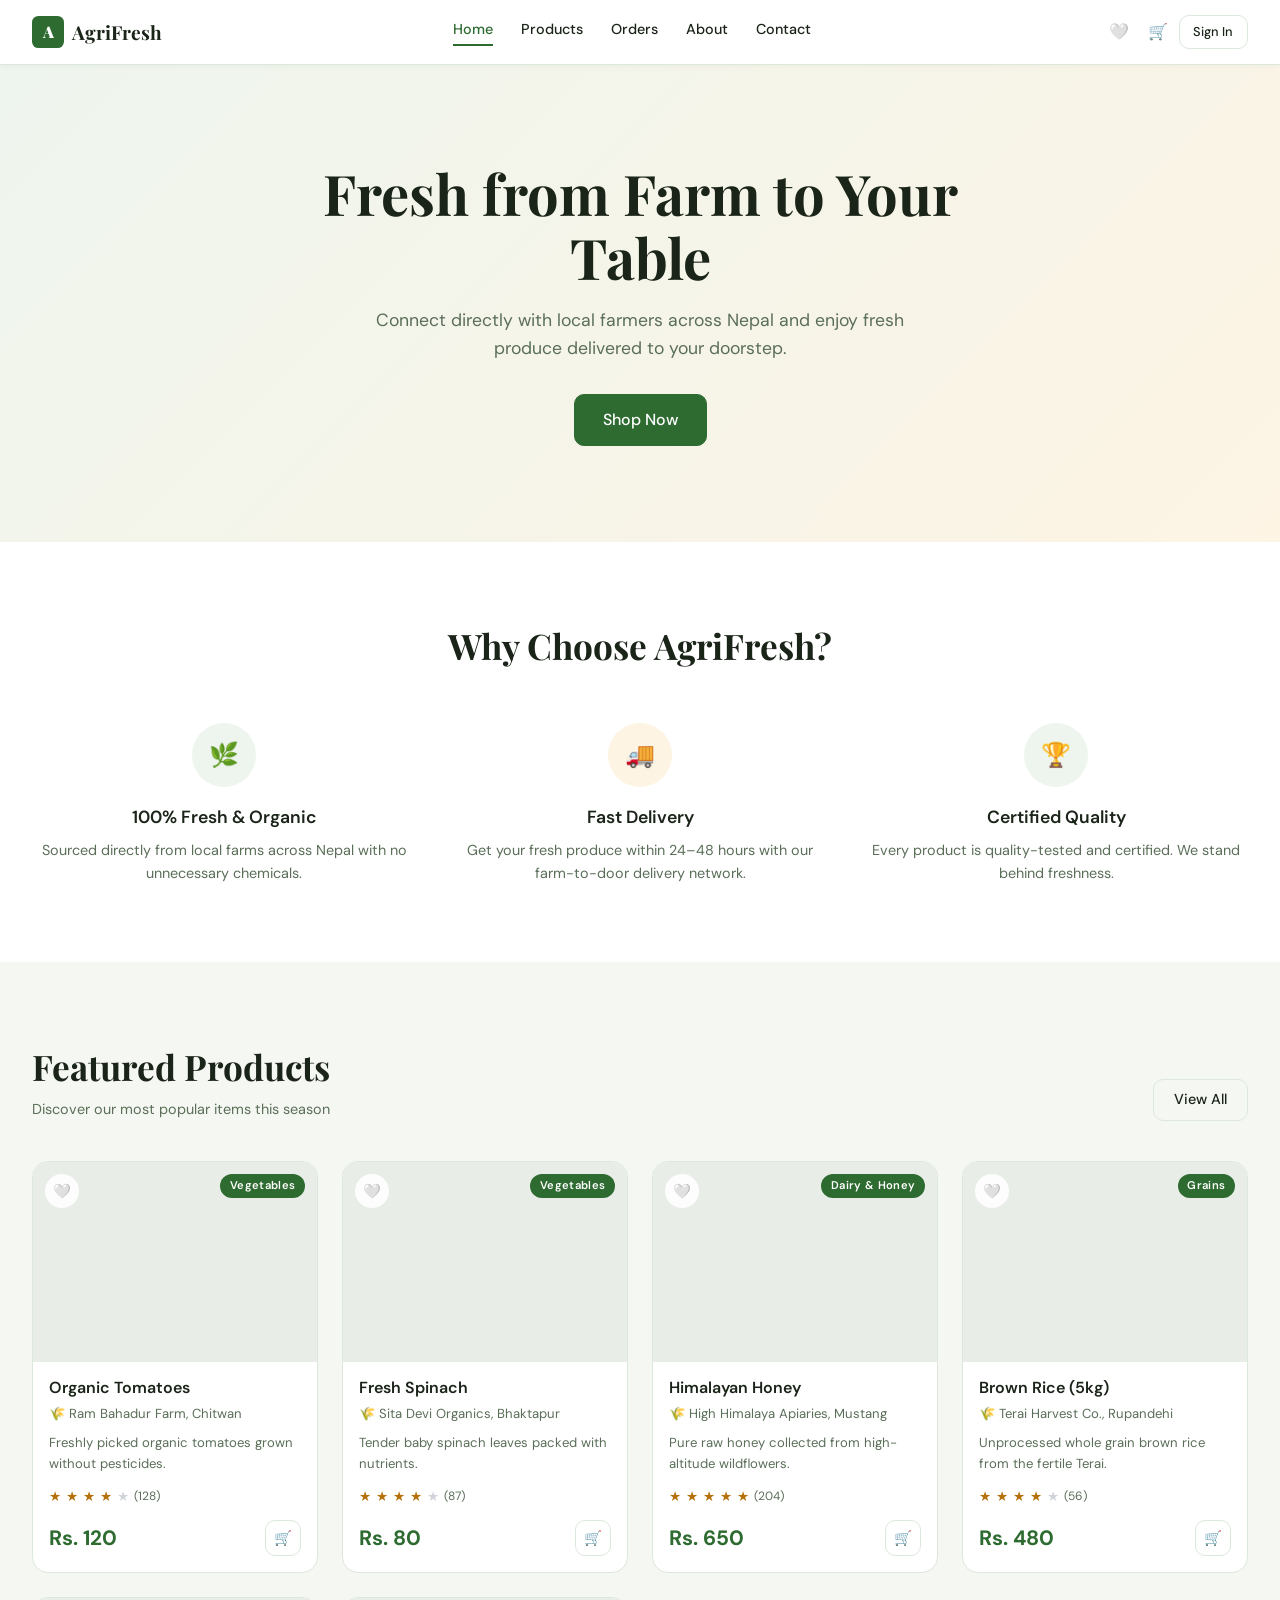
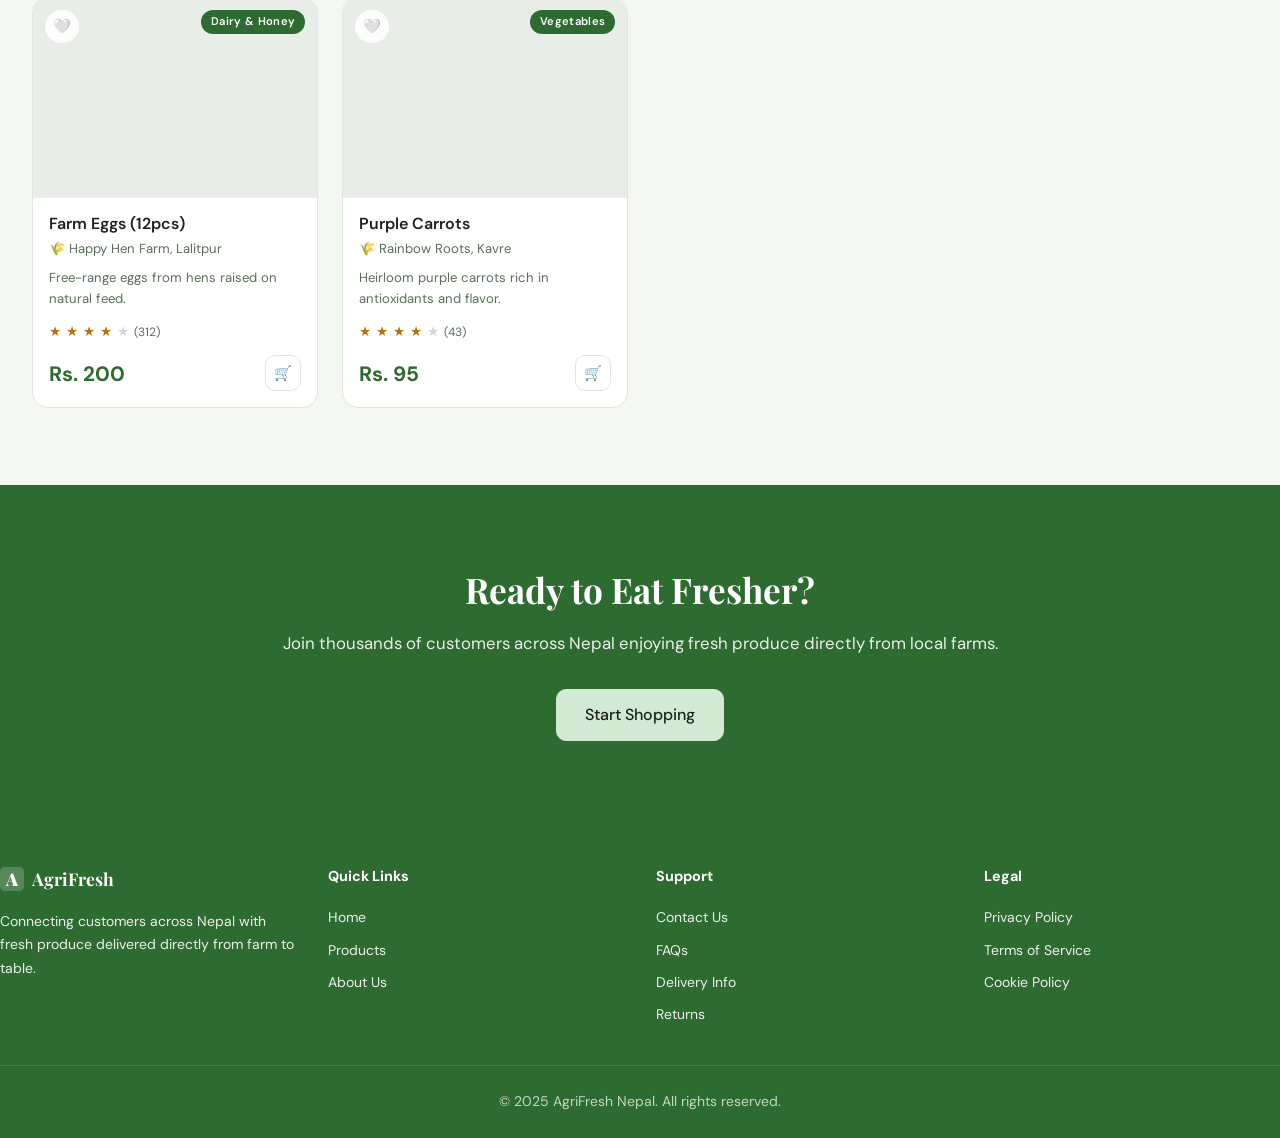
==== index.html @ 278f0afb "Initial commit" ====
<!DOCTYPE html>
<html lang="en">
<head>
  <meta charset="UTF-8" />
  <meta name="viewport" content="width=device-width, initial-scale=1.0" />
  <title>AgriFresh Nepal – Farm to Table</title>
  <link rel="stylesheet" href="css/style.css" />
</head>
<body>
  <div id="navbar-placeholder"></div>

  <main>
    <!-- Hero -->
    <section class="hero">
      <div class="container">
        <h1>Fresh from Farm to Your Table</h1>
        <p>Connect directly with local farmers across Nepal and enjoy fresh produce delivered to your doorstep.</p>
        <a href="pages/products.html" class="btn btn-primary btn-lg">Shop Now</a>
      </div>
    </section>

    <!-- Features -->
    <section class="features-section">
      <div class="container">
        <h2>Why Choose AgriFresh?</h2>
        <div class="features-grid">
          <div class="feature-card">
            <div class="feature-icon">🌿</div>
            <h3>100% Fresh &amp; Organic</h3>
            <p>Sourced directly from local farms across Nepal with no unnecessary chemicals.</p>
          </div>
          <div class="feature-card">
            <div class="feature-icon accent">🚚</div>
            <h3>Fast Delivery</h3>
            <p>Get your fresh produce within 24–48 hours with our farm-to-door delivery network.</p>
          </div>
          <div class="feature-card">
            <div class="feature-icon">🏆</div>
            <h3>Certified Quality</h3>
            <p>Every product is quality-tested and certified. We stand behind freshness.</p>
          </div>
        </div>
      </div>
    </section>

    <!-- Featured Products -->
    <section class="products-section">
      <div class="container">
        <div class="section-header">
          <div>
            <h2>Featured Products</h2>
            <p>Discover our most popular items this season</p>
          </div>
          <a href="pages/products.html" class="btn btn-outline">View All</a>
        </div>
        <div class="products-grid" id="featured-products">
          <p class="text-muted" style="text-align:center;padding:2rem">Loading…</p>
        </div>
      </div>
    </section>

    <!-- CTA -->
    <section class="cta-section">
      <div class="container">
        <h2>Ready to Eat Fresher?</h2>
        <p>Join thousands of customers across Nepal enjoying fresh produce directly from local farms.</p>
        <a href="pages/products.html" class="btn btn-secondary btn-lg">Start Shopping</a>
      </div>
    </section>
  </main>

  <div id="footer-placeholder"></div>

  <script src="js/app.js"></script>
  <script src="js/layout.js"></script>
  <script>
    injectLayout('');
    // Fix user section path
    document.querySelectorAll('#user-section a, #mobile-auth-section a').forEach(a => {
      a.href = a.href.replace('../pages/', 'pages/');
    });
    document.querySelectorAll('#user-section a[href*="orders"], .user-dropdown a[href*="orders"]').forEach(a => {
      a.href = 'pages/orders.html';
    });

    const grid = document.getElementById('featured-products');
    const featured = PRODUCTS.slice(0, 6);
    grid.innerHTML = featured.map(p => productCardHTML(p, '')).join('');
    bindProductCards(featured, grid);
  </script>
</body>
</html>
---- css/style.css ----
/* ============================================
   AgriFresh – Design System & Global Styles
   ============================================ */

@import url('https://fonts.googleapis.com/css2?family=Playfair+Display:wght@700;900&family=DM+Sans:wght@300;400;500;600&display=swap');

:root {
  /* Colors - earthy green agricultural palette */
  --bg:           #f5f7f2;
  --fg:           #1a2418;
  --card:         #ffffff;
  --card-fg:      #1a2418;
  --primary:      #2e6b31;
  --primary-fg:   #ffffff;
  --primary-light:#eef5ee;
  --secondary:    #d4e9d4;
  --muted:        #e8ede7;
  --muted-fg:     #5a6e58;
  --accent:       #b5720a;
  --accent-fg:    #ffffff;
  --border:       #dce8db;
  --destructive:  #c0392b;
  --destructive-fg:#fff;
  --input-bg:     #f8fbf7;

  /* Typography */
  --font-display: 'Playfair Display', Georgia, serif;
  --font-body:    'DM Sans', system-ui, sans-serif;

  /* Spacing / Radius */
  --radius:       0.625rem;
  --radius-lg:    1rem;
  --max-w:        80rem;
}

/* ---- Reset ---- */
*, *::before, *::after { box-sizing: border-box; margin: 0; padding: 0; }
html { scroll-behavior: smooth; }
body {
  font-family: var(--font-body);
  background: var(--bg);
  color: var(--fg);
  line-height: 1.6;
  min-height: 100vh;
  display: flex;
  flex-direction: column;
}
img { display: block; max-width: 100%; }
a { color: inherit; text-decoration: none; }
ul, ol { list-style: none; }
button { font-family: inherit; cursor: pointer; }
input, textarea, select { font-family: inherit; }

/* ---- Layout ---- */
.container {
  width: 100%;
  max-width: var(--max-w);
  margin-inline: auto;
  padding-inline: clamp(1rem, 4vw, 2rem);
}
main { flex: 1; }

/* ---- Buttons ---- */
.btn {
  display: inline-flex;
  align-items: center;
  justify-content: center;
  gap: 0.4rem;
  padding: 0.55rem 1.25rem;
  border-radius: var(--radius);
  font-size: 0.9rem;
  font-weight: 500;
  border: 1.5px solid transparent;
  transition: background 0.18s, color 0.18s, border-color 0.18s, box-shadow 0.18s;
  white-space: nowrap;
}
.btn:focus-visible { outline: 2px solid var(--primary); outline-offset: 2px; }
.btn-primary {
  background: var(--primary);
  color: var(--primary-fg);
  border-color: var(--primary);
}
.btn-primary:hover { background: #245527; border-color: #245527; }
.btn-outline {
  background: transparent;
  color: var(--fg);
  border-color: var(--border);
}
.btn-outline:hover { background: var(--muted); }
.btn-secondary {
  background: var(--secondary);
  color: var(--fg);
  border-color: var(--secondary);
}
.btn-secondary:hover { background: #c0dfc0; }
.btn-ghost {
  background: transparent;
  color: var(--muted-fg);
  border-color: transparent;
  padding: 0.4rem;
}
.btn-ghost:hover { background: var(--muted); color: var(--fg); }
.btn-lg { padding: 0.75rem 1.75rem; font-size: 1rem; }
.btn-sm { padding: 0.35rem 0.85rem; font-size: 0.8rem; }
.btn-icon { padding: 0.5rem; aspect-ratio: 1; }
.btn-destructive {
  background: transparent;
  color: var(--destructive);
  border-color: transparent;
}
.btn-destructive:hover { background: #fdecea; }
.btn-success {
  background: #16a34a;
  color: #fff;
  border-color: #16a34a;
}

/* ---- Inputs ---- */
.input, .textarea, .select {
  width: 100%;
  padding: 0.55rem 0.8rem;
  border: 1.5px solid var(--border);
  border-radius: var(--radius);
  background: var(--input-bg);
  color: var(--fg);
  font-size: 0.9rem;
  transition: border-color 0.18s, box-shadow 0.18s;
}
.input:focus, .textarea:focus, .select:focus {
  outline: none;
  border-color: var(--primary);
  box-shadow: 0 0 0 3px rgba(46,107,49,0.12);
}
.textarea { resize: vertical; }
label {
  font-size: 0.875rem;
  font-weight: 500;
  display: block;
  margin-bottom: 0.35rem;
}
.form-group { display: flex; flex-direction: column; gap: 0; }

/* ---- Cards ---- */
.card {
  background: var(--card);
  border-radius: var(--radius-lg);
  border: 1px solid var(--border);
  overflow: hidden;
}

/* ---- Badge ---- */
.badge {
  display: inline-block;
  padding: 0.2rem 0.6rem;
  border-radius: 999px;
  font-size: 0.7rem;
  font-weight: 600;
  background: var(--primary);
  color: var(--primary-fg);
  letter-spacing: 0.03em;
}

/* ---- Page header band ---- */
.page-header {
  background: linear-gradient(135deg, var(--primary-light) 0%, #fdf4e4 100%);
  padding: 3rem 0;
  border-bottom: 1px solid var(--border);
}
.page-header h1 {
  font-family: var(--font-display);
  font-size: clamp(1.8rem, 4vw, 2.8rem);
  color: var(--fg);
  margin-bottom: 0.4rem;
}
.page-header p { color: var(--muted-fg); }

/* ---- Alert ---- */
.alert-error {
  background: #fdecea;
  color: var(--destructive);
  padding: 0.75rem 1rem;
  border-radius: var(--radius);
  font-size: 0.875rem;
  margin-bottom: 1rem;
  border: 1px solid #f5c6c2;
}

/* ============================================
   NAVBAR
   ============================================ */
.navbar {
  position: sticky;
  top: 0;
  z-index: 100;
  background: var(--card);
  border-bottom: 1px solid var(--border);
  box-shadow: 0 1px 6px rgba(0,0,0,.04);
}
.navbar-inner {
  display: flex;
  align-items: center;
  justify-content: space-between;
  height: 4rem;
  gap: 1.5rem;
}
.navbar-logo {
  display: flex;
  align-items: center;
  gap: 0.5rem;
  font-family: var(--font-display);
  font-weight: 700;
  font-size: 1.2rem;
  color: var(--fg);
}
.navbar-logo-icon {
  width: 2rem;
  height: 2rem;
  background: var(--primary);
  border-radius: 0.4rem;
  display: flex;
  align-items: center;
  justify-content: center;
  color: #fff;
  font-weight: 900;
  font-size: 1rem;
  flex-shrink: 0;
}
.navbar-links {
  display: flex;
  gap: 1.75rem;
  align-items: center;
}
.navbar-links a {
  font-size: 0.9rem;
  font-weight: 500;
  color: var(--fg);
  transition: color 0.15s;
  padding-bottom: 2px;
  border-bottom: 2px solid transparent;
}
.navbar-links a:hover,
.navbar-links a.active { color: var(--primary); border-bottom-color: var(--primary); }
.navbar-actions { display: flex; align-items: center; gap: 0.25rem; }
.navbar-icon-btn {
  position: relative;
  background: transparent;
  border: none;
  padding: 0.45rem;
  border-radius: var(--radius);
  color: var(--muted-fg);
  transition: background 0.15s, color 0.15s;
  display: flex;
  align-items: center;
}
.navbar-icon-btn:hover { background: var(--muted); color: var(--fg); }
.nav-badge {
  position: absolute;
  top: 0; right: 0;
  background: var(--destructive);
  color: #fff;
  font-size: 0.65rem;
  font-weight: 700;
  width: 1.1rem;
  height: 1.1rem;
  border-radius: 50%;
  display: flex;
  align-items: center;
  justify-content: center;
}
.nav-badge-wish { background: #e53e3e; }

/* User menu */
.user-menu { position: relative; }
.user-menu-btn {
  display: flex;
  align-items: center;
  gap: 0.4rem;
  padding: 0.35rem 0.75rem;
  border-radius: var(--radius);
  border: 1.5px solid var(--border);
  background: transparent;
  font-size: 0.85rem;
  font-weight: 500;
  cursor: pointer;
  transition: background 0.15s;
}
.user-menu-btn:hover { background: var(--muted); }
.user-dropdown {
  position: absolute;
  right: 0;
  top: calc(100% + 0.5rem);
  background: var(--card);
  border: 1px solid var(--border);
  border-radius: var(--radius-lg);
  box-shadow: 0 8px 24px rgba(0,0,0,.1);
  min-width: 12rem;
  padding: 0.35rem 0;
  display: none;
  z-index: 200;
}
.user-dropdown.open { display: block; }
.user-dropdown-header {
  padding: 0.6rem 1rem;
  border-bottom: 1px solid var(--border);
}
.user-dropdown-header p { font-size: 0.8rem; color: var(--muted-fg); }
.user-dropdown a,
.user-dropdown button {
  display: flex;
  align-items: center;
  gap: 0.5rem;
  width: 100%;
  padding: 0.5rem 1rem;
  font-size: 0.875rem;
  background: transparent;
  border: none;
  text-align: left;
  cursor: pointer;
  color: var(--fg);
  transition: background 0.12s;
}
.user-dropdown a:hover,
.user-dropdown button:hover { background: var(--muted); }
.user-dropdown .sign-out { color: var(--destructive); }

/* Mobile hamburger */
.hamburger {
  display: none;
  background: transparent;
  border: none;
  padding: 0.4rem;
  cursor: pointer;
  color: var(--fg);
}
.mobile-nav {
  display: none;
  flex-direction: column;
  padding: 0.75rem 0;
  border-top: 1px solid var(--border);
}
.mobile-nav.open { display: flex; }
.mobile-nav a, .mobile-nav button {
  display: block;
  padding: 0.6rem 1rem;
  font-size: 0.9rem;
  color: var(--fg);
  background: transparent;
  border: none;
  text-align: left;
  cursor: pointer;
  border-radius: var(--radius);
  transition: background 0.12s;
}
.mobile-nav a:hover, .mobile-nav button:hover { background: var(--muted); }
.mobile-nav .sign-out { color: var(--destructive); }

@media (max-width: 768px) {
  .navbar-links, .navbar-desktop-auth { display: none; }
  .hamburger { display: flex; }
}

/* ============================================
   FOOTER
   ============================================ */
footer {
  background: var(--primary);
  color: var(--primary-fg);
}
.footer-inner {
  padding: 3rem 0 1.5rem;
}
.footer-grid {
  display: grid;
  grid-template-columns: repeat(auto-fit, minmax(160px, 1fr));
  gap: 2rem;
  margin-bottom: 2rem;
}
footer h3, footer h4 { font-weight: 700; margin-bottom: 1rem; }
footer h3 { font-family: var(--font-display); font-size: 1.1rem; display: flex; align-items: center; gap: 0.5rem; }
footer h4 { font-size: 0.9rem; }
footer p, footer a, footer li a { font-size: 0.875rem; opacity: 0.9; line-height: 1.7; }
footer li { margin-bottom: 0.4rem; }
footer a:hover { opacity: 1; text-decoration: underline; }
.footer-logo-icon {
  width: 1.5rem; height: 1.5rem;
  background: rgba(255,255,255,0.2);
  border-radius: 0.3rem;
  display: flex; align-items: center; justify-content: center;
  font-weight: 900;
}
.footer-bottom {
  border-top: 1px solid rgba(255,255,255,0.15);
  padding-top: 1.5rem;
  text-align: center;
  font-size: 0.85rem;
  opacity: 0.8;
}

/* ============================================
   HOME PAGE
   ============================================ */
.hero {
  background: linear-gradient(135deg, var(--primary-light) 0%, #fdf4e4 100%);
  padding: clamp(3rem, 8vw, 6rem) 0;
  text-align: center;
}
.hero h1 {
  font-family: var(--font-display);
  font-size: clamp(2.2rem, 5.5vw, 3.5rem);
  line-height: 1.15;
  color: var(--fg);
  max-width: 700px;
  margin-inline: auto;
  margin-bottom: 1rem;
}
.hero p {
  color: var(--muted-fg);
  font-size: 1.1rem;
  max-width: 540px;
  margin-inline: auto;
  margin-bottom: 2rem;
}

.features-section {
  background: var(--card);
  padding: clamp(3rem, 6vw, 5rem) 0;
}
.features-section h2 {
  font-family: var(--font-display);
  font-size: clamp(1.6rem, 3vw, 2.2rem);
  text-align: center;
  margin-bottom: 3rem;
}
.features-grid {
  display: grid;
  grid-template-columns: repeat(auto-fit, minmax(220px, 1fr));
  gap: 2rem;
}
.feature-card {
  display: flex;
  flex-direction: column;
  align-items: center;
  text-align: center;
}
.feature-icon {
  width: 4rem; height: 4rem;
  background: var(--primary-light);
  border-radius: 50%;
  display: flex; align-items: center; justify-content: center;
  margin-bottom: 1rem;
  color: var(--primary);
  font-size: 1.5rem;
}
.feature-icon.accent { background: #fdf4e4; color: var(--accent); }
.feature-card h3 { font-size: 1.1rem; font-weight: 600; margin-bottom: 0.5rem; }
.feature-card p { color: var(--muted-fg); font-size: 0.9rem; }

.products-section {
  padding: clamp(3rem, 6vw, 5rem) 0;
}
.section-header {
  display: flex;
  justify-content: space-between;
  align-items: flex-end;
  margin-bottom: 2.5rem;
  gap: 1rem;
}
.section-header h2 {
  font-family: var(--font-display);
  font-size: clamp(1.6rem, 3vw, 2.2rem);
}
.section-header p { color: var(--muted-fg); font-size: 0.9rem; margin-top: 0.2rem; }

.cta-section {
  background: var(--primary);
  color: var(--primary-fg);
  padding: clamp(3rem, 6vw, 5rem) 0;
  text-align: center;
}
.cta-section h2 {
  font-family: var(--font-display);
  font-size: clamp(1.6rem, 3vw, 2.2rem);
  margin-bottom: 0.75rem;
}
.cta-section p { opacity: 0.9; margin-bottom: 2rem; font-size: 1.05rem; }

/* ============================================
   PRODUCT GRID & CARD
   ============================================ */
.products-grid {
  display: grid;
  grid-template-columns: repeat(auto-fill, minmax(260px, 1fr));
  gap: 1.5rem;
}
.product-card {
  background: var(--card);
  border-radius: var(--radius-lg);
  border: 1px solid var(--border);
  overflow: hidden;
  display: flex;
  flex-direction: column;
  transition: box-shadow 0.2s, transform 0.2s;
  position: relative;
}
.product-card:hover { box-shadow: 0 8px 24px rgba(0,0,0,.1); transform: translateY(-2px); }
.product-card-img {
  position: relative;
  height: 200px;
  overflow: hidden;
  background: var(--muted);
}
.product-card-img img {
  width: 100%; height: 100%;
  object-fit: cover;
  transition: transform 0.35s;
}
.product-card:hover .product-card-img img { transform: scale(1.05); }
.product-category-badge {
  position: absolute;
  top: 0.75rem; right: 0.75rem;
}
.wishlist-btn {
  position: absolute;
  top: 0.75rem; left: 0.75rem;
  width: 2.1rem; height: 2.1rem;
  background: rgba(255,255,255,0.85);
  backdrop-filter: blur(4px);
  border: none;
  border-radius: 50%;
  display: flex; align-items: center; justify-content: center;
  cursor: pointer;
  transition: background 0.15s, transform 0.15s;
  font-size: 0.9rem;
}
.wishlist-btn:hover { background: #fff; transform: scale(1.12); }
.wishlist-btn.active { color: #e53e3e; }
.product-card-body {
  padding: 1rem;
  display: flex;
  flex-direction: column;
  flex: 1;
}
.product-card-body h3 {
  font-size: 1rem;
  font-weight: 600;
  line-height: 1.3;
  margin-bottom: 0.25rem;
  transition: color 0.15s;
  display: -webkit-box;
  -webkit-line-clamp: 2;
  -webkit-box-orient: vertical;
  overflow: hidden;
}
.product-card:hover .product-card-body h3 { color: var(--primary); }
.product-farmer { font-size: 0.82rem; color: var(--muted-fg); margin-bottom: 0.5rem; }
.product-desc {
  font-size: 0.82rem;
  color: var(--muted-fg);
  margin-bottom: 0.75rem;
  flex: 1;
  display: -webkit-box;
  -webkit-line-clamp: 2;
  -webkit-box-orient: vertical;
  overflow: hidden;
}
.stars { display: flex; align-items: center; gap: 0.3rem; margin-bottom: 0.75rem; }
.stars .star { font-size: 0.85rem; color: #d1d5db; }
.stars .star.filled { color: var(--accent); }
.stars .review-count { font-size: 0.75rem; color: var(--muted-fg); }
.product-footer {
  display: flex;
  align-items: center;
  justify-content: space-between;
  gap: 0.5rem;
}
.product-price {
  font-size: 1.3rem;
  font-weight: 700;
  color: var(--primary);
}

/* ============================================
   PRODUCTS PAGE
   ============================================ */
.products-layout {
  display: grid;
  grid-template-columns: 220px 1fr;
  gap: 2rem;
  padding: 2.5rem 0;
}
@media (max-width: 900px) {
  .products-layout { grid-template-columns: 1fr; }
  .sidebar { display: none; }
  .sidebar.open { display: block; }
}
.sidebar {
  position: sticky;
  top: 5rem;
  height: fit-content;
}
.sidebar-card {
  background: var(--card);
  border: 1px solid var(--border);
  border-radius: var(--radius-lg);
  padding: 1.25rem;
}
.sidebar-card h3 { font-size: 0.85rem; font-weight: 700; text-transform: uppercase; letter-spacing: 0.06em; color: var(--muted-fg); margin-bottom: 1rem; }
.category-list { display: flex; flex-direction: column; gap: 0.15rem; }
.category-btn {
  width: 100%;
  text-align: left;
  padding: 0.5rem 0.75rem;
  border-radius: var(--radius);
  border: none;
  background: transparent;
  font-size: 0.875rem;
  cursor: pointer;
  transition: background 0.12s, color 0.12s;
  color: var(--fg);
}
.category-btn:hover { background: var(--muted); }
.category-btn.active { background: var(--primary-light); color: var(--primary); font-weight: 600; }

.search-bar {
  display: flex;
  align-items: center;
  border: 1.5px solid var(--border);
  border-radius: var(--radius);
  background: var(--input-bg);
  overflow: hidden;
  transition: border-color 0.18s, box-shadow 0.18s;
}
.search-bar:focus-within { border-color: var(--primary); box-shadow: 0 0 0 3px rgba(46,107,49,0.12); }
.search-bar svg { flex-shrink: 0; margin-left: 0.75rem; color: var(--muted-fg); }
.search-bar input {
  flex: 1;
  border: none;
  background: transparent;
  padding: 0.6rem 0.75rem;
  font-size: 0.9rem;
  color: var(--fg);
}
.search-bar input:focus { outline: none; }
.product-count { font-size: 0.85rem; color: var(--muted-fg); margin-bottom: 1rem; }
.empty-state {
  text-align: center;
  padding: 4rem 1rem;
  color: var(--muted-fg);
}

/* ============================================
   CART PAGE
   ============================================ */
.cart-layout {
  display: grid;
  grid-template-columns: 1fr 340px;
  gap: 2rem;
  padding: 2.5rem 0;
}
@media (max-width: 900px) { .cart-layout { grid-template-columns: 1fr; } }
.cart-items-list {
  background: var(--card);
  border: 1px solid var(--border);
  border-radius: var(--radius-lg);
  overflow: hidden;
}
.cart-item {
  display: flex;
  gap: 1rem;
  padding: 1.25rem;
  border-bottom: 1px solid var(--border);
  transition: background 0.12s;
}
.cart-item:last-child { border-bottom: none; }
.cart-item:hover { background: var(--muted); }
.cart-item-img {
  width: 5.5rem; height: 5.5rem;
  border-radius: var(--radius);
  object-fit: cover;
  flex-shrink: 0;
  background: var(--muted);
}
.cart-item-info { flex: 1; display: flex; flex-direction: column; justify-content: space-between; }
.cart-item-info h3 { font-size: 0.95rem; font-weight: 600; margin-bottom: 0.2rem; }
.cart-item-info .farmer { font-size: 0.82rem; color: var(--muted-fg); }
.cart-item-price { font-size: 1.05rem; font-weight: 700; color: var(--primary); }
.cart-item-actions { display: flex; flex-direction: column; align-items: flex-end; justify-content: space-between; gap: 0.5rem; }
.qty-control {
  display: flex;
  align-items: center;
  border: 1.5px solid var(--border);
  border-radius: var(--radius);
  overflow: hidden;
}
.qty-btn {
  width: 2rem; height: 2rem;
  display: flex; align-items: center; justify-content: center;
  background: transparent;
  border: none;
  cursor: pointer;
  font-size: 1rem;
  color: var(--muted-fg);
  transition: background 0.12s;
}
.qty-btn:hover { background: var(--muted); color: var(--fg); }
.qty-num { width: 2rem; text-align: center; font-size: 0.9rem; font-weight: 500; }
.cart-item-total { font-size: 1.05rem; font-weight: 700; }
.order-summary {
  background: var(--card);
  border: 1px solid var(--border);
  border-radius: var(--radius-lg);
  padding: 1.5rem;
  position: sticky;
  top: 5rem;
  height: fit-content;
}
.order-summary h2 { font-size: 1.1rem; font-weight: 700; margin-bottom: 1.5rem; }
.summary-row {
  display: flex;
  justify-content: space-between;
  font-size: 0.9rem;
  color: var(--muted-fg);
  margin-bottom: 0.75rem;
}
.summary-total {
  border-top: 1.5px solid var(--border);
  padding-top: 0.75rem;
  margin-top: 0.25rem;
  font-weight: 700;
  font-size: 1.05rem;
  color: var(--fg);
}
.summary-total .amount { color: var(--primary); }

/* ============================================
   AUTH PAGES
   ============================================ */
.auth-page {
  flex: 1;
  display: flex;
  align-items: center;
  justify-content: center;
  padding: 3rem 1rem;
}
.auth-card {
  width: 100%;
  max-width: 26rem;
  background: var(--card);
  border-radius: var(--radius-lg);
  box-shadow: 0 8px 32px rgba(0,0,0,.1);
  padding: 2.5rem;
}
.auth-card h1 {
  font-family: var(--font-display);
  font-size: 1.8rem;
  margin-bottom: 0.3rem;
}
.auth-card .subtitle { color: var(--muted-fg); font-size: 0.9rem; margin-bottom: 2rem; }
.auth-form { display: flex; flex-direction: column; gap: 1rem; }
.auth-footer { margin-top: 1.5rem; text-align: center; font-size: 0.875rem; color: var(--muted-fg); }
.auth-footer a { color: var(--primary); font-weight: 500; }
.auth-footer a:hover { text-decoration: underline; }
.auth-divider {
  margin: 1.5rem 0;
  border: none;
  border-top: 1px solid var(--border);
}
.auth-note { margin-top: 1rem; font-size: 0.75rem; color: var(--muted-fg); text-align: center; }

/* ============================================
   ABOUT PAGE
   ============================================ */
.mission-section { padding: clamp(3rem,6vw,5rem) 0; text-align: center; }
.mission-section h2 { font-family: var(--font-display); font-size: clamp(1.5rem,3vw,2rem); margin-bottom: 1rem; }
.mission-section p { color: var(--muted-fg); font-size: 1.05rem; max-width: 640px; margin-inline: auto; line-height: 1.8; }
.values-section { background: var(--card); padding: clamp(3rem,6vw,5rem) 0; }
.values-section h2 { font-family: var(--font-display); font-size: clamp(1.5rem,3vw,2rem); text-align: center; margin-bottom: 3rem; }
.story-section { padding: clamp(3rem,6vw,5rem) 0; }
.story-section h2 { font-family: var(--font-display); font-size: clamp(1.5rem,3vw,2rem); margin-bottom: 1.5rem; }
.story-section p { color: var(--muted-fg); line-height: 1.85; margin-bottom: 1rem; max-width: 700px; }

/* ============================================
   CONTACT PAGE
   ============================================ */
.contact-layout {
  display: grid;
  grid-template-columns: 280px 1fr;
  gap: 3rem;
  padding: 3rem 0;
}
@media (max-width: 900px) { .contact-layout { grid-template-columns: 1fr; } }
.contact-info h2 { font-size: 1.1rem; font-weight: 700; margin-bottom: 1.5rem; }
.contact-detail {
  display: flex;
  align-items: flex-start;
  gap: 0.75rem;
  margin-bottom: 1.25rem;
}
.contact-detail-icon {
  width: 2.5rem; height: 2.5rem;
  background: var(--primary-light);
  border-radius: var(--radius);
  display: flex; align-items: center; justify-content: center;
  flex-shrink: 0;
  font-size: 1rem;
}
.contact-detail p { font-size: 0.85rem; font-weight: 600; margin-bottom: 0.15rem; }
.contact-detail small { color: var(--muted-fg); font-size: 0.82rem; line-height: 1.5; display: block; }
.contact-detail a { color: var(--muted-fg); font-size: 0.82rem; }
.contact-detail a:hover { color: var(--primary); }
.contact-form-card {
  background: var(--card);
  border: 1px solid var(--border);
  border-radius: var(--radius-lg);
  padding: 2rem;
}
.contact-form-card h2 { font-size: 1.1rem; font-weight: 700; margin-bottom: 1.5rem; }
.contact-form { display: flex; flex-direction: column; gap: 1.15rem; }
.form-row { display: grid; grid-template-columns: 1fr 1fr; gap: 1rem; }
@media (max-width: 580px) { .form-row { grid-template-columns: 1fr; } }
.contact-success {
  text-align: center;
  padding: 3rem 2rem;
}
.contact-success .check { font-size: 3rem; margin-bottom: 1rem; }
.contact-success h2 { font-size: 1.4rem; margin-bottom: 0.5rem; }
.contact-success p { color: var(--muted-fg); margin-bottom: 2rem; }

/* ============================================
   ORDERS PAGE placeholder
   ============================================ */
.orders-empty {
  text-align: center;
  padding: 5rem 1rem;
}
.orders-empty .icon { font-size: 3.5rem; margin-bottom: 1rem; }
.orders-empty h2 { font-size: 1.3rem; margin-bottom: 0.5rem; }
.orders-empty p { color: var(--muted-fg); margin-bottom: 1.5rem; }

/* ============================================
   WISHLIST PAGE
   ============================================ */
.wishlist-empty {
  text-align: center;
  padding: 5rem 1rem;
}

/* ============================================
   UTILITIES
   ============================================ */
.text-primary { color: var(--primary); }
.text-muted { color: var(--muted-fg); }
.mt-1 { margin-top: 0.25rem; }
.mt-2 { margin-top: 0.5rem; }
.mt-4 { margin-top: 1rem; }
.mb-1 { margin-bottom: 0.25rem; }
.mb-2 { margin-bottom: 0.5rem; }
.mb-4 { margin-bottom: 1rem; }
.mb-6 { margin-bottom: 1.5rem; }
.hidden { display: none !important; }
.sr-only { position: absolute; width:1px; height:1px; padding:0; margin:-1px; overflow:hidden; clip:rect(0,0,0,0); border:0; }
.w-full { width: 100%; }
.flex-gap { display: flex; gap: 0.75rem; flex-wrap: wrap; justify-content: center; }

/* Loading spinner */
.spinner {
  display: inline-block;
  width: 1rem; height: 1rem;
  border: 2px solid rgba(255,255,255,.4);
  border-top-color: #fff;
  border-radius: 50%;
  animation: spin 0.7s linear infinite;
  vertical-align: middle;
}
@keyframes spin { to { transform: rotate(360deg); } }
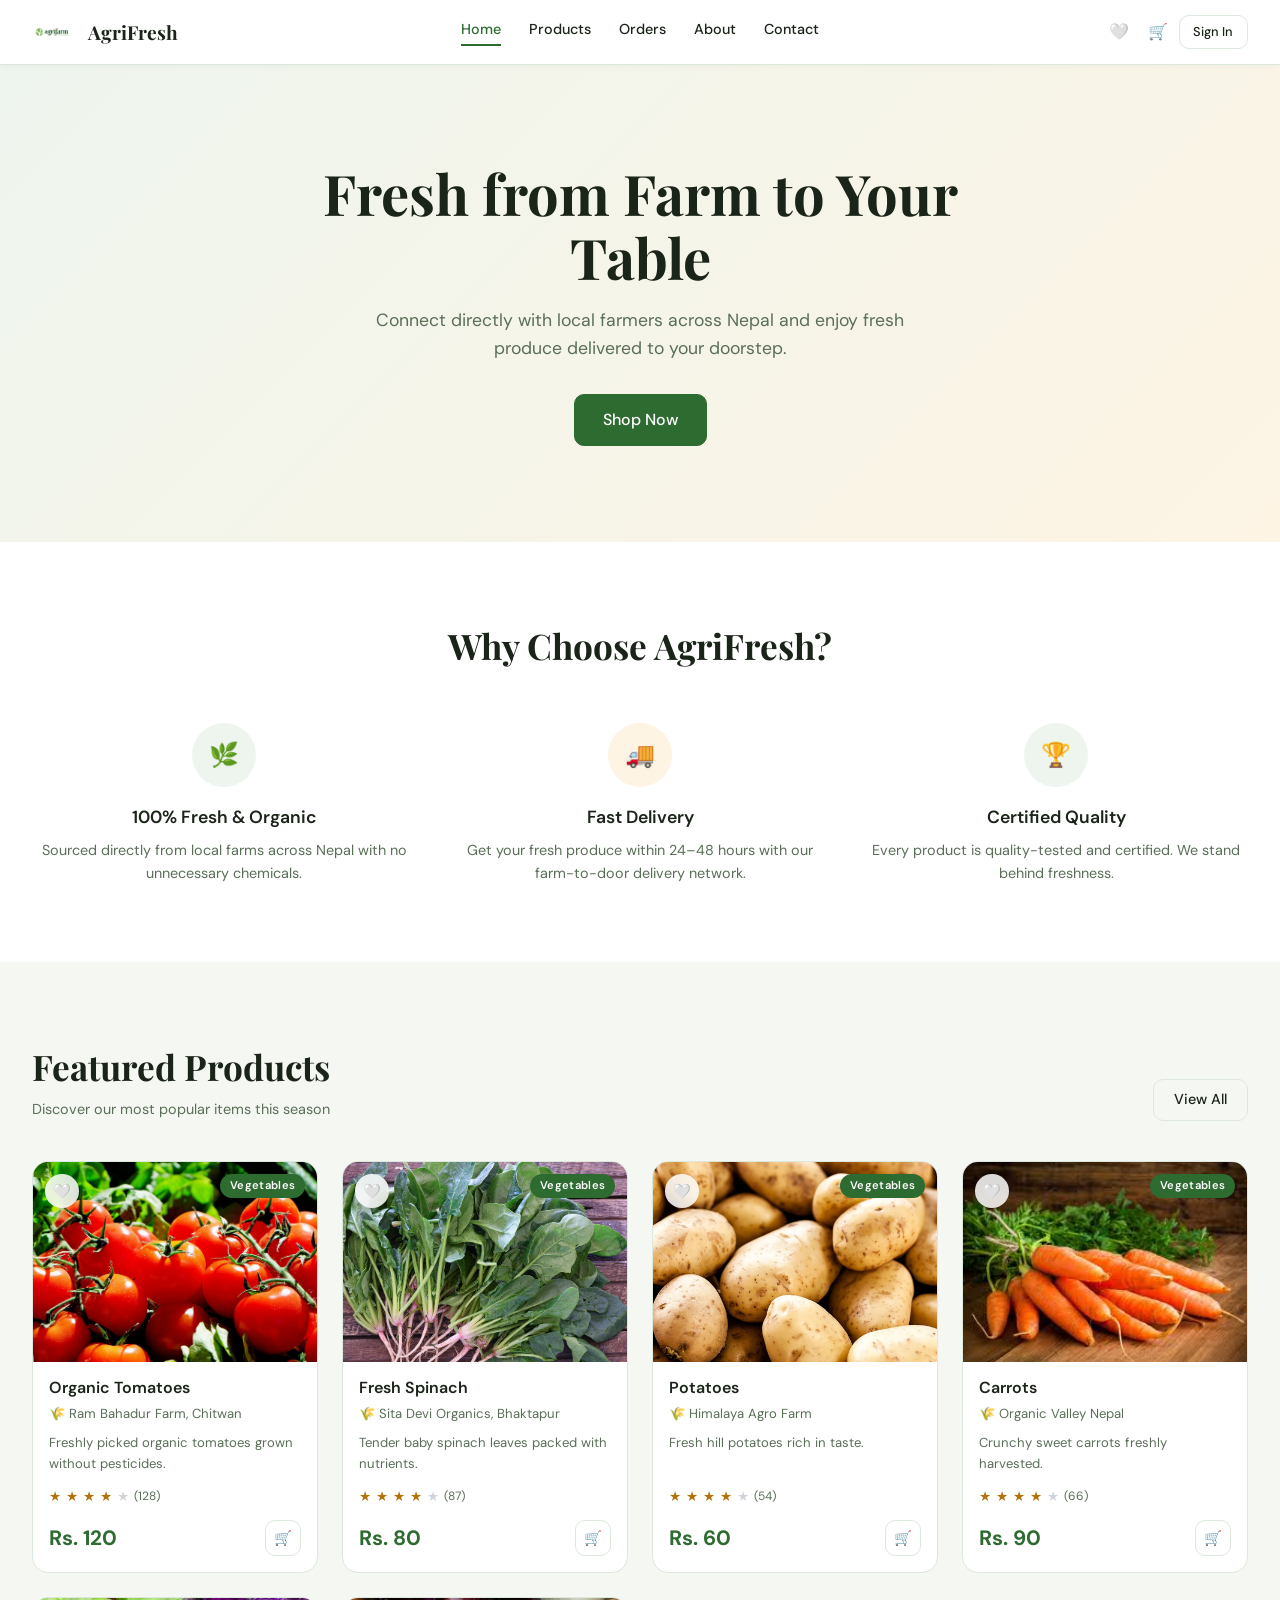
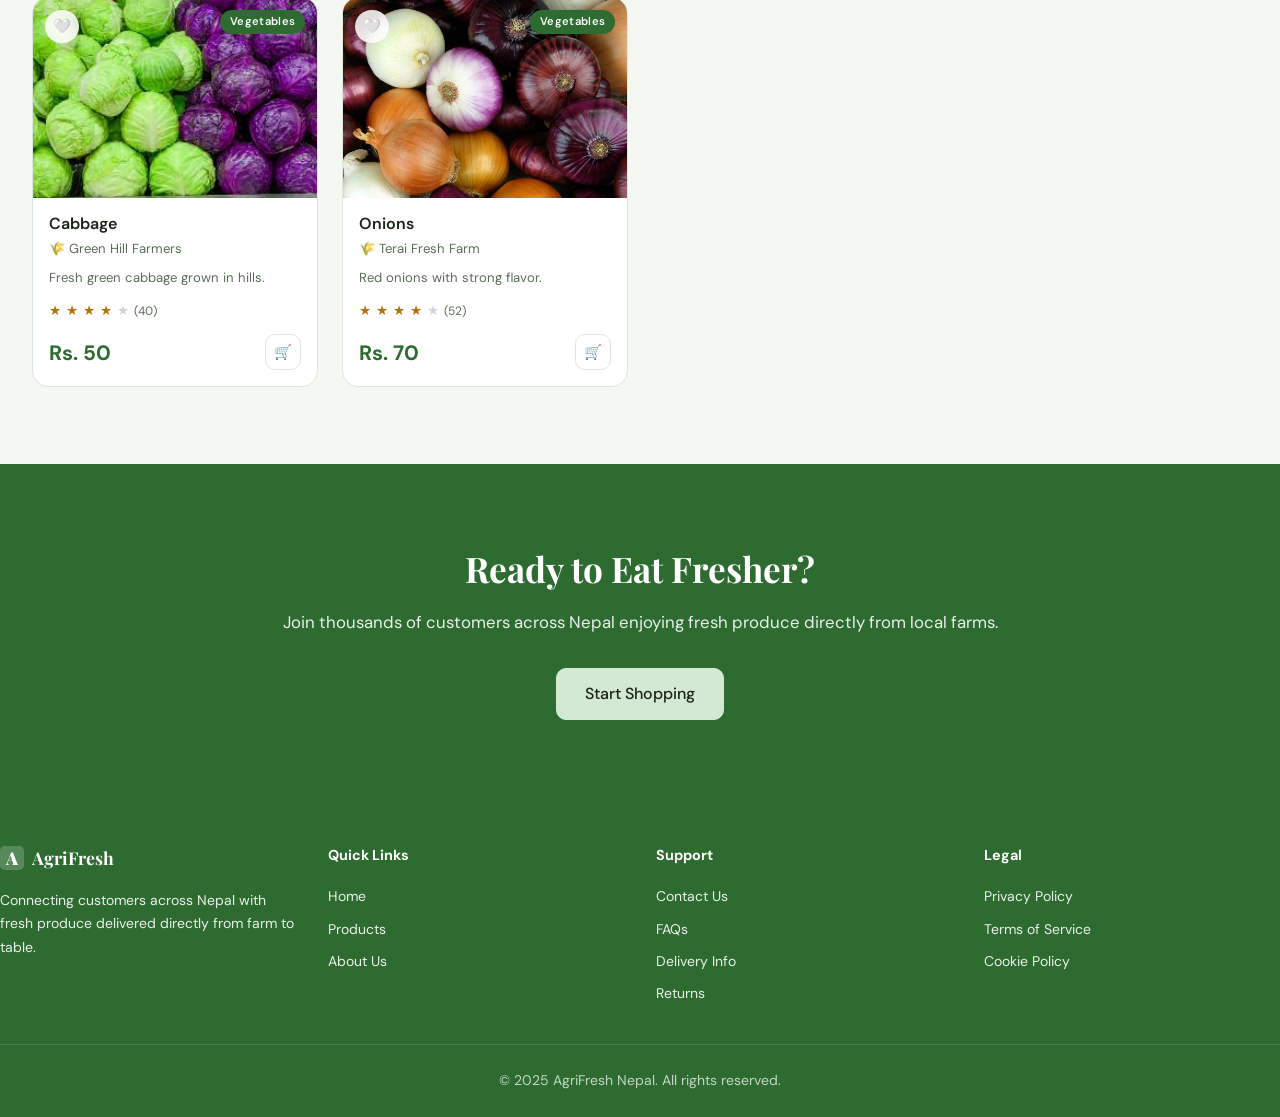
==== commit 5a3039f8: "products added" ====
--- a/index.html
+++ b/index.html
@@ -5,6 +5,7 @@
   <meta name="viewport" content="width=device-width, initial-scale=1.0" />
   <title>AgriFresh Nepal – Farm to Table</title>
   <link rel="stylesheet" href="css/style.css" />
+  <link rel="icon" type="image/png" href="../uploads/images.png">
 </head>
 <body>
   <div id="navbar-placeholder"></div>
--- a/css/style.css
+++ b/css/style.css
@@ -225,6 +225,12 @@
   font-size: 1rem;
   flex-shrink: 0;
 }
+.navbar-logo-icon-img {
+  width: 40px;
+  height: 40px;
+  object-fit: contain;
+  margin-right: 8px;
+}
 .navbar-links {
   display: flex;
   gap: 1.75rem;
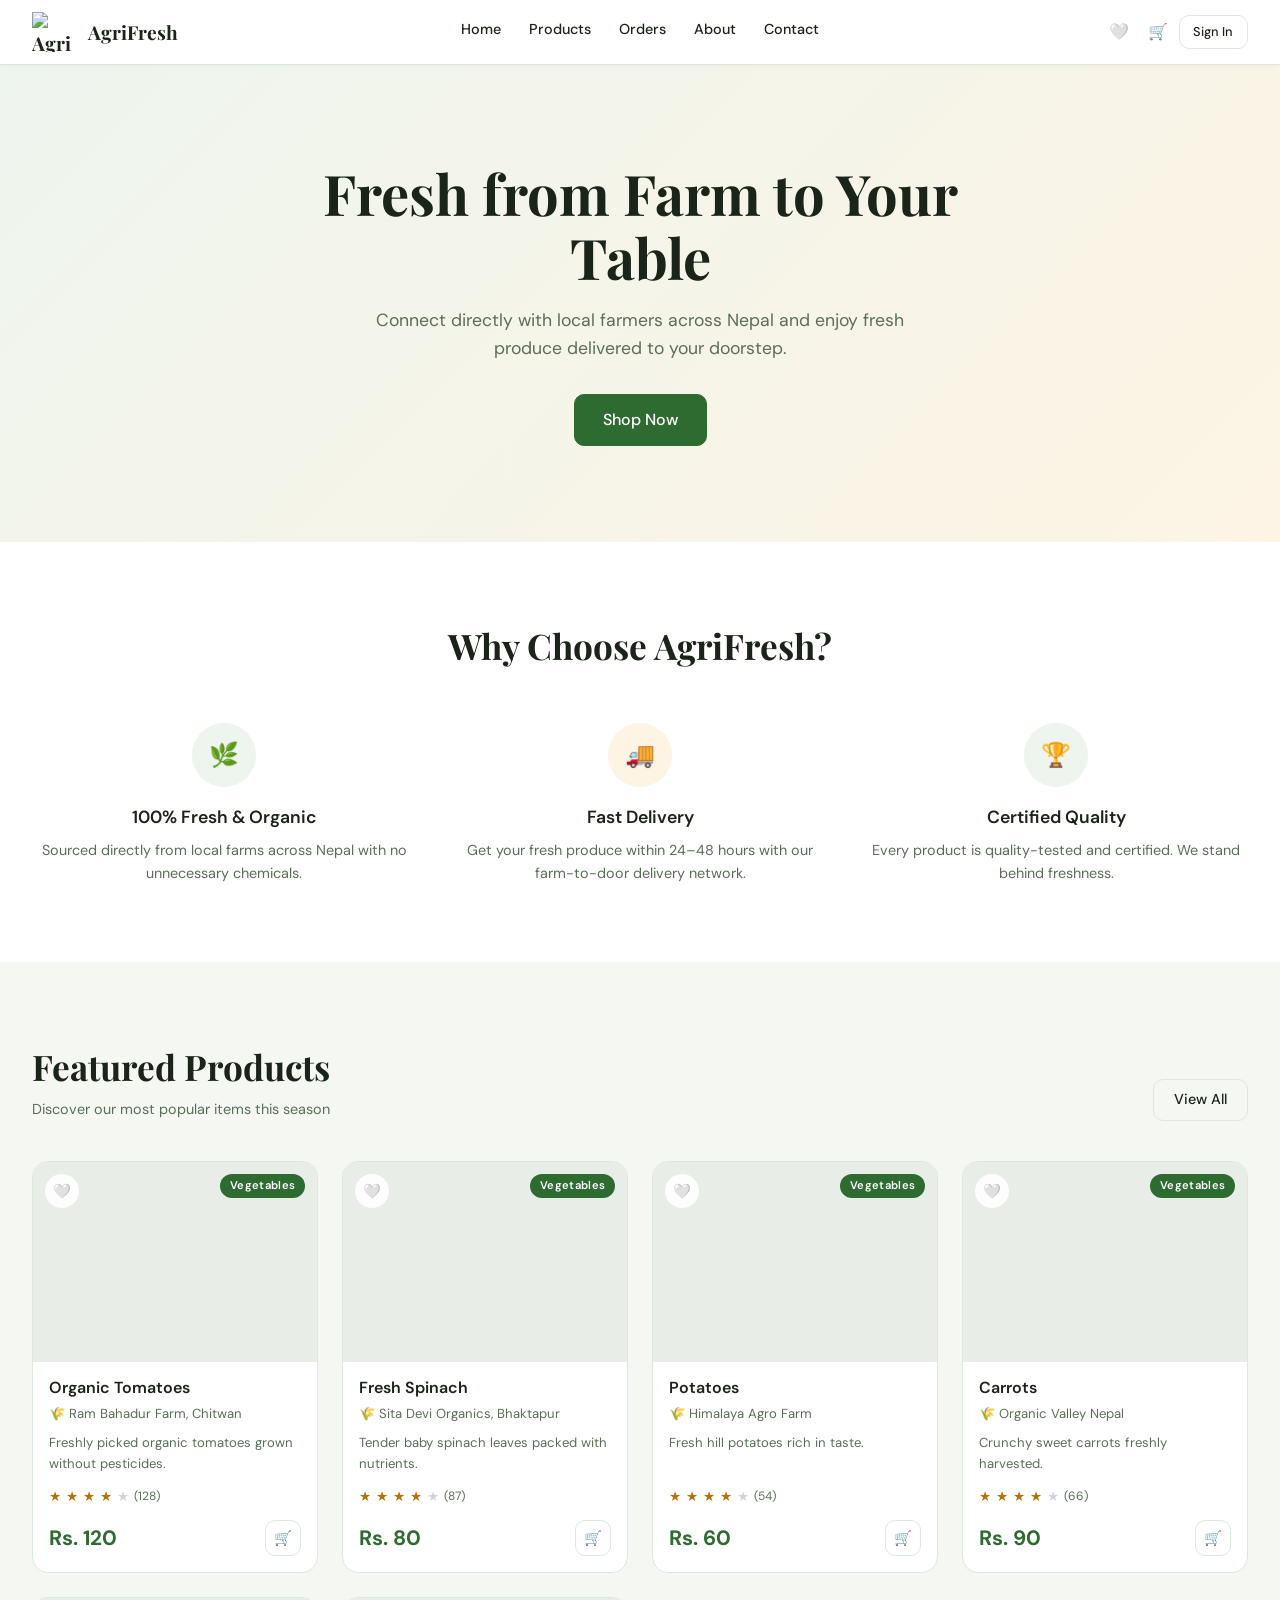
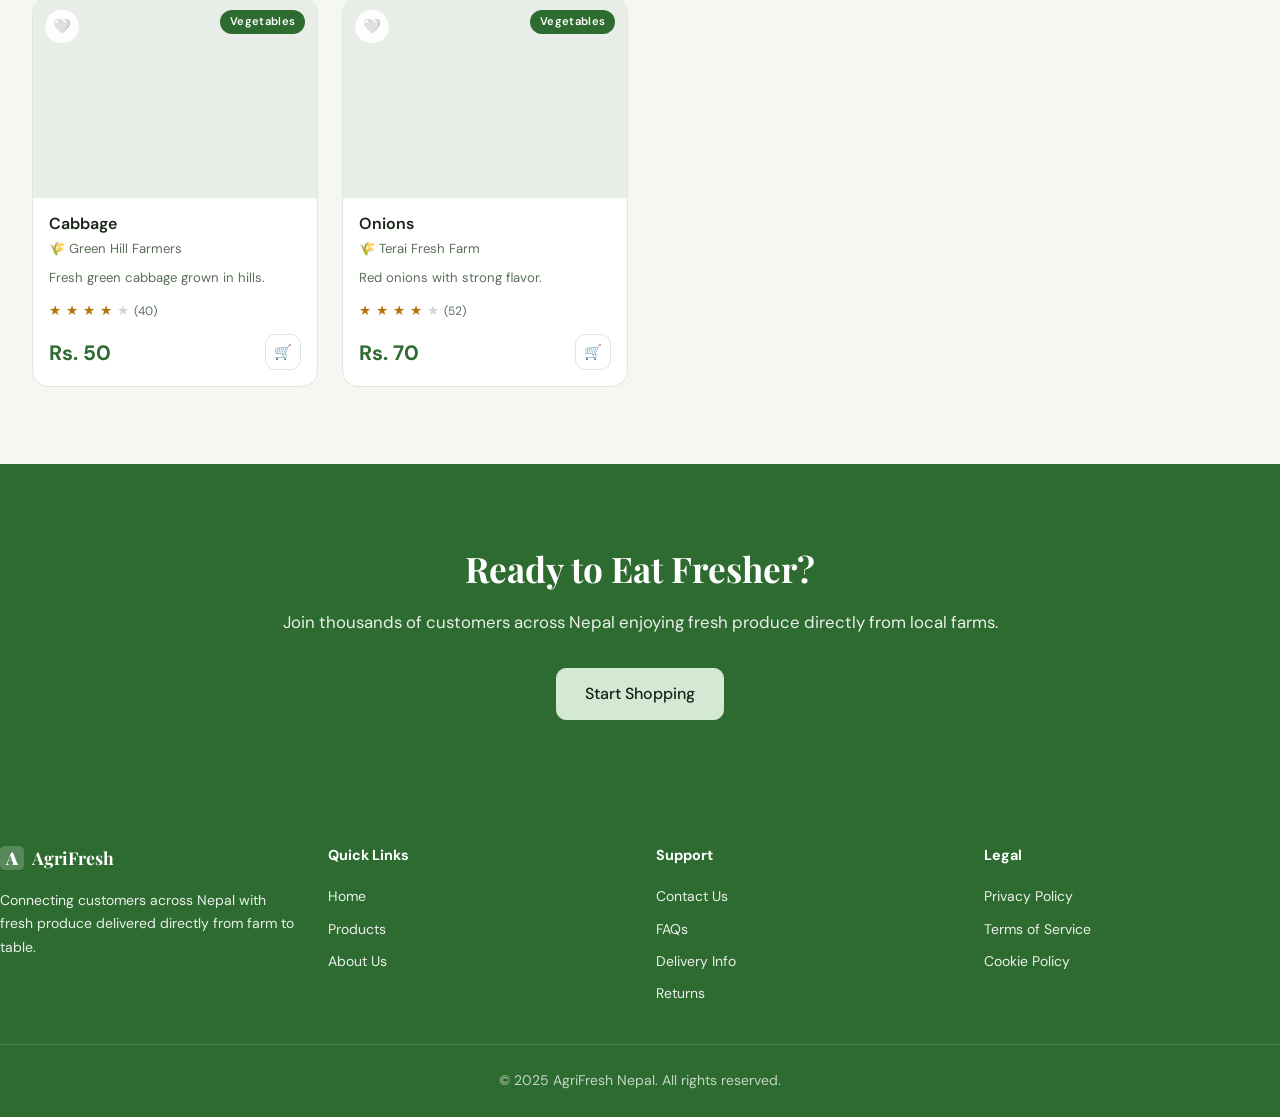
==== commit 041e0308: "updated version" ====
--- a/index.html
+++ b/index.html
@@ -5,7 +5,7 @@
   <meta name="viewport" content="width=device-width, initial-scale=1.0" />
   <title>AgriFresh Nepal – Farm to Table</title>
   <link rel="stylesheet" href="css/style.css" />
-  <link rel="icon" type="image/png" href="../uploads/images.png">
+  <link rel="icon" type="image/png" href="uploads/logo.png">
 </head>
 <body>
   <div id="navbar-placeholder"></div>
@@ -71,23 +71,18 @@
   </main>
 
   <div id="footer-placeholder"></div>
-
   <script src="js/app.js"></script>
   <script src="js/layout.js"></script>
   <script>
     injectLayout('');
-    // Fix user section path
-    document.querySelectorAll('#user-section a, #mobile-auth-section a').forEach(a => {
-      a.href = a.href.replace('../pages/', 'pages/');
+
+    // Load first 6 products from DB (falls back to hardcoded PRODUCTS array)
+    const grid = document.getElementById('featured-products');
+    loadProducts().then(products => {
+      const featured = products.slice(0, 6);
+      grid.innerHTML  = featured.map(p => productCardHTML(p, '')).join('');
+      bindProductCards(featured, grid);
     });
-    document.querySelectorAll('#user-section a[href*="orders"], .user-dropdown a[href*="orders"]').forEach(a => {
-      a.href = 'pages/orders.html';
-    });
-
-    const grid = document.getElementById('featured-products');
-    const featured = PRODUCTS.slice(0, 6);
-    grid.innerHTML = featured.map(p => productCardHTML(p, '')).join('');
-    bindProductCards(featured, grid);
   </script>
 </body>
 </html>
